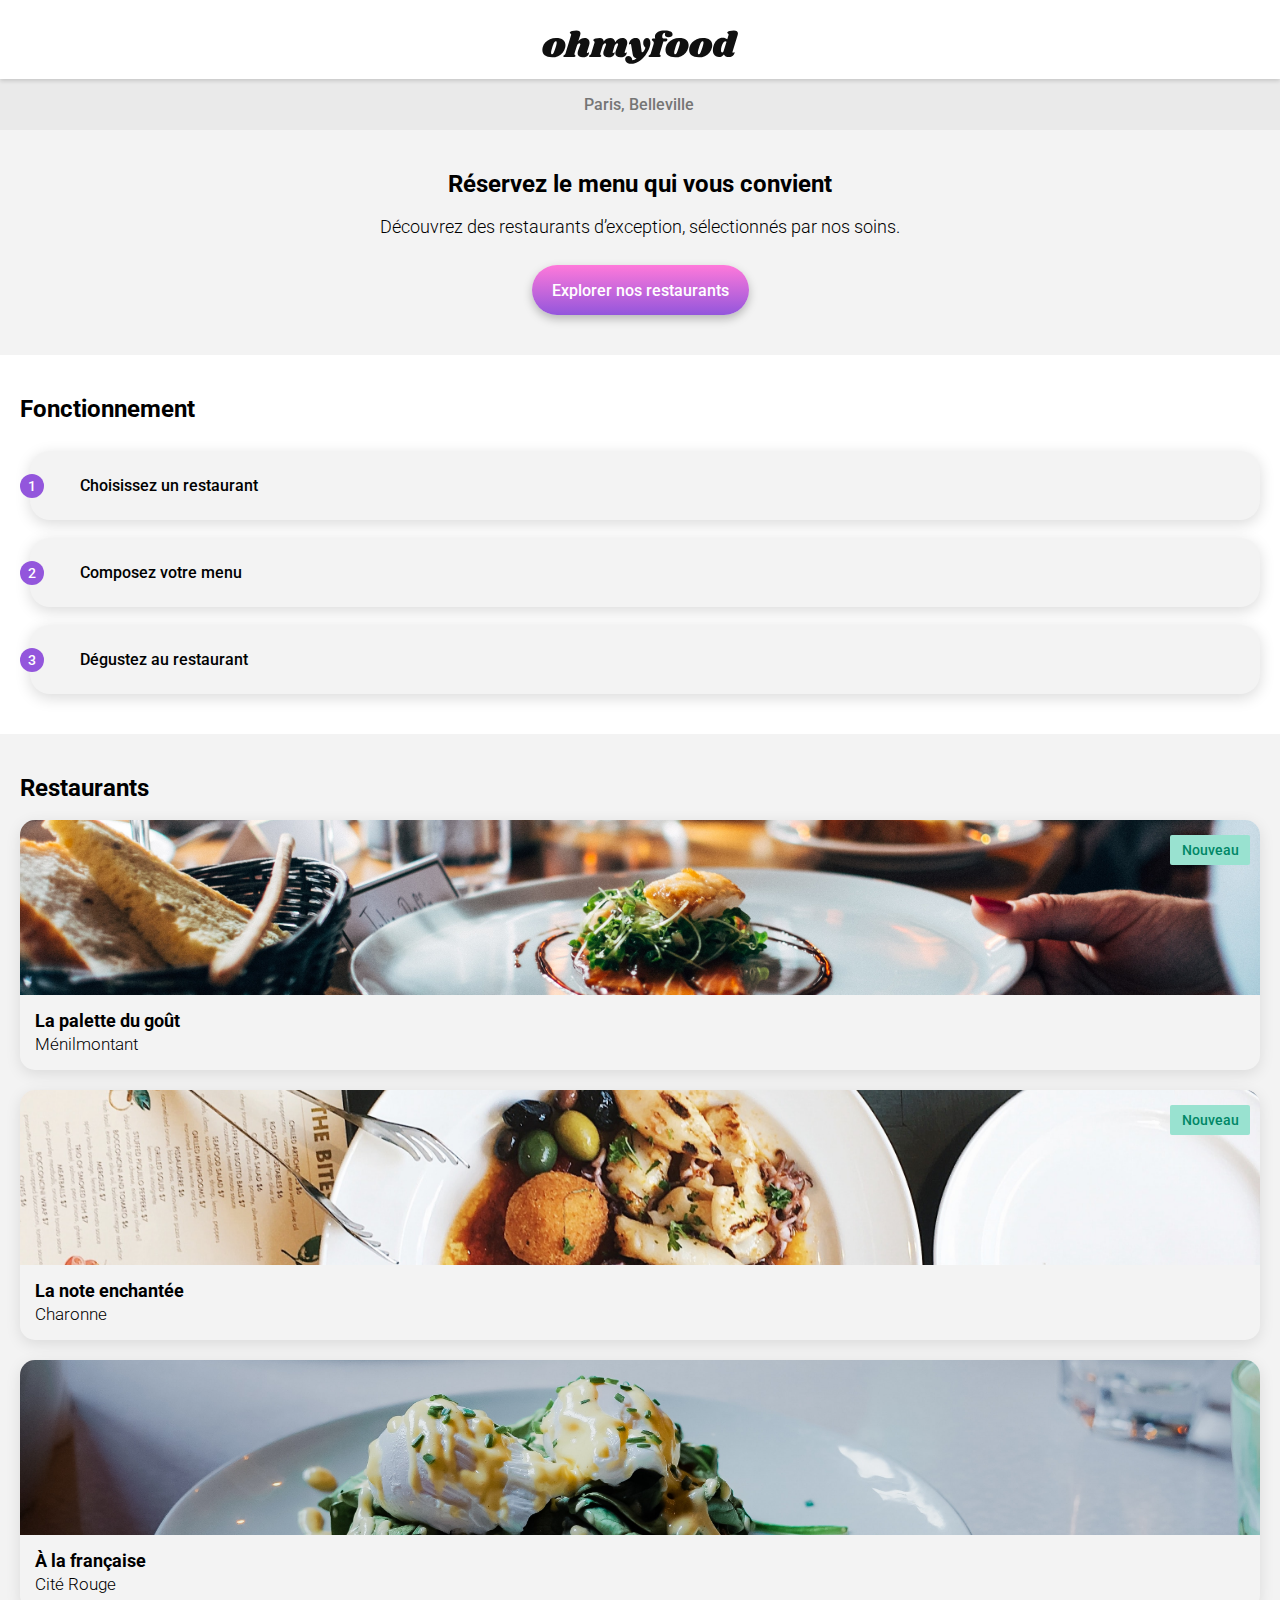
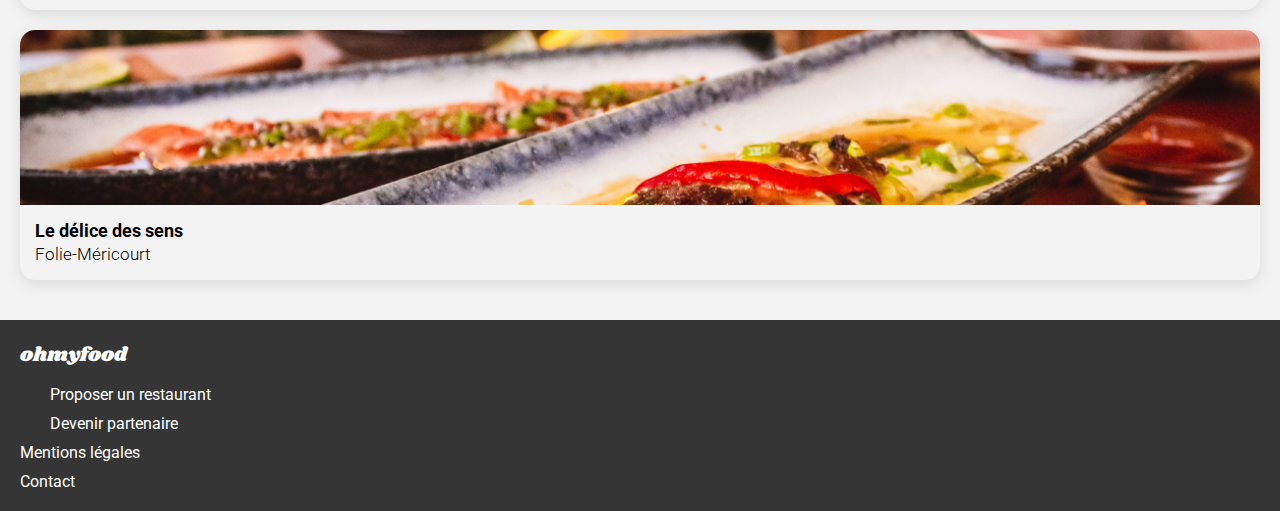
==== index.html @ 1461d3f6 "Ajout de la version mobile de la page d’accueil" ====
<!DOCTYPE html>
<html>
    <head>
        <title>OhMyFood - Accueil</title>
        <meta charset="utf-8">
        <meta name="viewport" content="width=device-width, initial-scale=1">
        <link rel="stylesheet" href="assets/css/main.css">
        <link rel="preconnect" href="https://fonts.googleapis.com">
        <link rel="preconnect" href="https://fonts.gstatic.com" crossorigin>
        <link href="https://fonts.googleapis.com/css2?family=Roboto:wght@100;300;400;500;700;900&family=Shrikhand&display=swap"
            rel="stylesheet">
        <link rel="stylesheet" href="https://cdnjs.cloudflare.com/ajax/libs/font-awesome/6.4.2/css/all.min.css"
            integrity="sha512-z3gLpd7yknf1YoNbCzqRKc4qyor8gaKU1qmn+CShxbuBusANI9QpRohGBreCFkKxLhei6S9CQXFEbbKuqLg0DA=="
            crossorigin="anonymous" referrerpolicy="no-referrer">
    </head>
    <body>
        <header>
            <nav>
                <img src="assets/images/logo/ohmyfood@2x.svg" alt="Logo OhMyFood">
            </nav>
            <form>
                <label for="locate">
                    <i class="fa-solid fa-location-dot"></i>
                </label>
                <input type="search" id="locate" placeholder="Paris, Belleville">
            </form>
        </header>
        <main>
            <section class="intro">
                <h1>Réservez le menu qui vous convient</h1>
                <p>Découvrez des restaurants d’exception, sélectionnés par nos soins.</p>
                <a class="button" href="#restaurants">Explorer nos restaurants</a>
            </section>
            <section class="info">
                <h2>Fonctionnement</h2>
                <div class="info__cards">
                    <article class="card">
                        <h3 class="card__num">1</h3>
                        <div class="card__text">
                            <i class="fa-solid fa-mobile-screen-button"></i>
                            <p>Choisissez un restaurant</p>
                        </div>
                    </article>
                    <article class="card">
                        <h3 class="card__num">2</h3>
                        <div class="card__text">
                            <i class="fa-solid fa-list-ul"></i>
                            <p>Composez votre menu</p>
                        </div>
                    </article>
                    <article class="card">
                        <h3 class="card__num">3</h3>
                        <div class="card__text">
                            <i class="fa-solid fa-store"></i>
                            <p>Dégustez au restaurant</p>
                        </div>
                    </article>
                </div>
            </section>
            <section id="restaurants" class="restaurants">
                <h2>Restaurants</h2>
                <div class="restaurants__cards">
                    <a class="card" href="#">
                        <img src="assets/images/restaurants/jay-wennington-N_Y88TWmGwA-unsplash.jpg">
                        <p class="card__new">Nouveau</p>
                        <div class="card__content">
                            <div class="card__content--text">
                                <h3>La palette du goût</h3>
                                <p>Ménilmontant</p>
                            </div>
                            <i class="fa-regular fa-heart"></i>
                        </div>
                    </a>
                    <a class="card" href="#">
                        <img src="assets/images/restaurants/stil-u2Lp8tXIcjw-unsplash.jpg">
                        <p class="card__new">Nouveau</p>
                        <div class="card__content">
                            <div class="card__content--text">
                                <h3>La note enchantée</h3>
                                <p>Charonne</p>
                            </div>
                            <i class="fa-regular fa-heart"></i>
                        </div>
                    </a>
                    <a class="card" href="#">
                        <img src="assets/images/restaurants/toa-heftiba-DQKerTsQwi0-unsplash.jpg">
                        <div class="card__content">
                            <div class="card__content--text">
                                <h3>À la française</h3>
                                <p>Cité Rouge</p>
                            </div>
                            <i class="fa-regular fa-heart"></i>
                        </div>
                    </a>
                    <a class="card" href="#">
                        <img src="assets/images/restaurants/louis-hansel-shotsoflouis-qNBGVyOCY8Q-unsplash.jpg">
                        <div class="card__content">
                            <div class="card__content--text">
                                <h3>Le délice des sens</h3>
                                <p>Folie-Méricourt</p>
                            </div>
                            <i class="fa-regular fa-heart"></i>
                        </div>
                    </a>
                </div>
            </section>
        </main>
        <footer>
            <h2>ohmyfood</h2>
            <div class="links">
                <a class="links__icon" href="#">
                    <i class="fa-solid fa-utensils"></i>
                    <p>Proposer un restaurant</p>
                </a>
                <a class="links__icon" href="#">
                    <i class="fa-solid fa-handshake-angle"></i>
                    <p>Devenir partenaire</p>
                </a>
                <a href="#">Mentions légales</a>
                <a href="#">Contact</a>
            </div>
        </footer>
    </body>
</html>
---- assets/css/main.css ----
/* General */
* {
  margin: 0;
  font-family: "Roboto", sans-serif;
}

h1, h2 {
  font-size: 24px;
  font-weight: 700;
}

a {
  color: inherit;
  text-decoration: none;
}

section {
  display: flex;
  flex-direction: column;
  padding: 40px 20px;
  gap: 18px;
}

.button {
  height: 50px;
  max-width: fit-content;
  display: flex;
  align-items: center;
  border-radius: 25px;
  background: linear-gradient(#FF79DA, #9356DC);
  box-shadow: 0 4px 10px rgba(0, 0, 0, 0.25);
  padding: 0 20px;
  color: white;
  font-size: 16px;
  font-weight: 500;
}

/* Header */
header nav {
  display: flex;
  justify-content: center;
  position: relative;
  box-shadow: 0 2px 4px rgba(0, 0, 0, 0.15);
  padding: 30px 0 15px 0;
}
header form {
  display: flex;
  justify-content: center;
  background: #eaeaea;
  padding: 15px 0;
  color: #353535;
}
header form input {
  width: 150px;
  border: none;
  outline: none;
  text-align: center;
  background-color: #eaeaea;
  padding-left: 15px;
  color: #353535;
  font-size: 16px;
  font-weight: 500;
}
header form input::placeholder {
  opacity: 1;
}

/* Footer */
footer {
  display: flex;
  flex-direction: column;
  background: #353535;
  padding: 20px;
  color: white;
  gap: 15px;
}
footer h2 {
  font-family: "Shrikhand", serif;
  font-size: 20px;
  font-weight: 400;
}
footer .links {
  display: flex;
  flex-direction: column;
  gap: 10px;
}
footer .links__icon {
  display: flex;
}
footer .links__icon i {
  width: 30px;
}

/* introduction */
.intro {
  align-items: center;
  text-align: center;
  background: #F3F3F3;
}
.intro p {
  font-size: 18px;
  font-weight: 300;
}
.intro .button {
  margin-top: 10px;
}

/* information */
.info__cards {
  display: grid;
  grid-template-rows: 1fr 1fr 1fr;
  padding-top: 10px;
  gap: 18px;
}
.info__cards .card {
  display: flex;
  flex-direction: row;
  align-items: center;
  padding-left: 10px;
}
.info__cards .card__num {
  height: 24px;
  width: 24px;
  display: flex;
  justify-content: center;
  align-items: center;
  position: absolute;
  left: 20px;
  border-radius: 100%;
  background: #9356DC;
  color: white;
  font-size: 14px;
  font-weight: 500;
}
.info__cards .card__text {
  width: 100%;
  display: flex;
  border-radius: 20px;
  background: #F3F3F3;
  box-shadow: 0 4px 15px rgba(0, 0, 0, 0.15);
  padding: 25px 0 25px 30px;
  font-weight: 500;
  gap: 20px;
}
.info__cards .card__text i {
  color: #7E7E7E;
}
.info__cards .card__text .fa-store {
  color: #9356DC;
}

/* Restaurants */
.restaurants {
  background: #F3F3F3;
}
.restaurants__cards {
  display: grid;
  grid-template-columns: 1fr;
  gap: 20px;
}
.restaurants__cards .card {
  height: 250px;
  max-width: 100%;
  display: flex;
  flex-direction: column;
  position: relative;
  border-radius: 15px;
  box-shadow: 0 4px 15px rgba(0, 0, 0, 0.1);
}
.restaurants__cards .card img {
  height: 175px;
  object-fit: cover;
  border-radius: 15px 15px 0 0;
}
.restaurants__cards .card__new {
  height: 30px;
  width: 80px;
  display: flex;
  justify-content: center;
  align-items: center;
  position: absolute;
  top: 15px;
  right: 10px;
  border-radius: 2px;
  background: #99E2D0;
  color: #008766;
  font-size: 14px;
  font-weight: 500;
}
.restaurants__cards .card__content {
  display: flex;
  flex-direction: row;
  justify-content: space-between;
  align-items: center;
  padding: 15px 25px 0 15px;
}
.restaurants__cards .card__content h3 {
  font-size: 18px;
}
.restaurants__cards .card__content p {
  padding-top: 2.5px;
  font-size: 17px;
  font-weight: 300;
}
.restaurants__cards .card__content i {
  color: #101010;
  font-size: 24px;
}
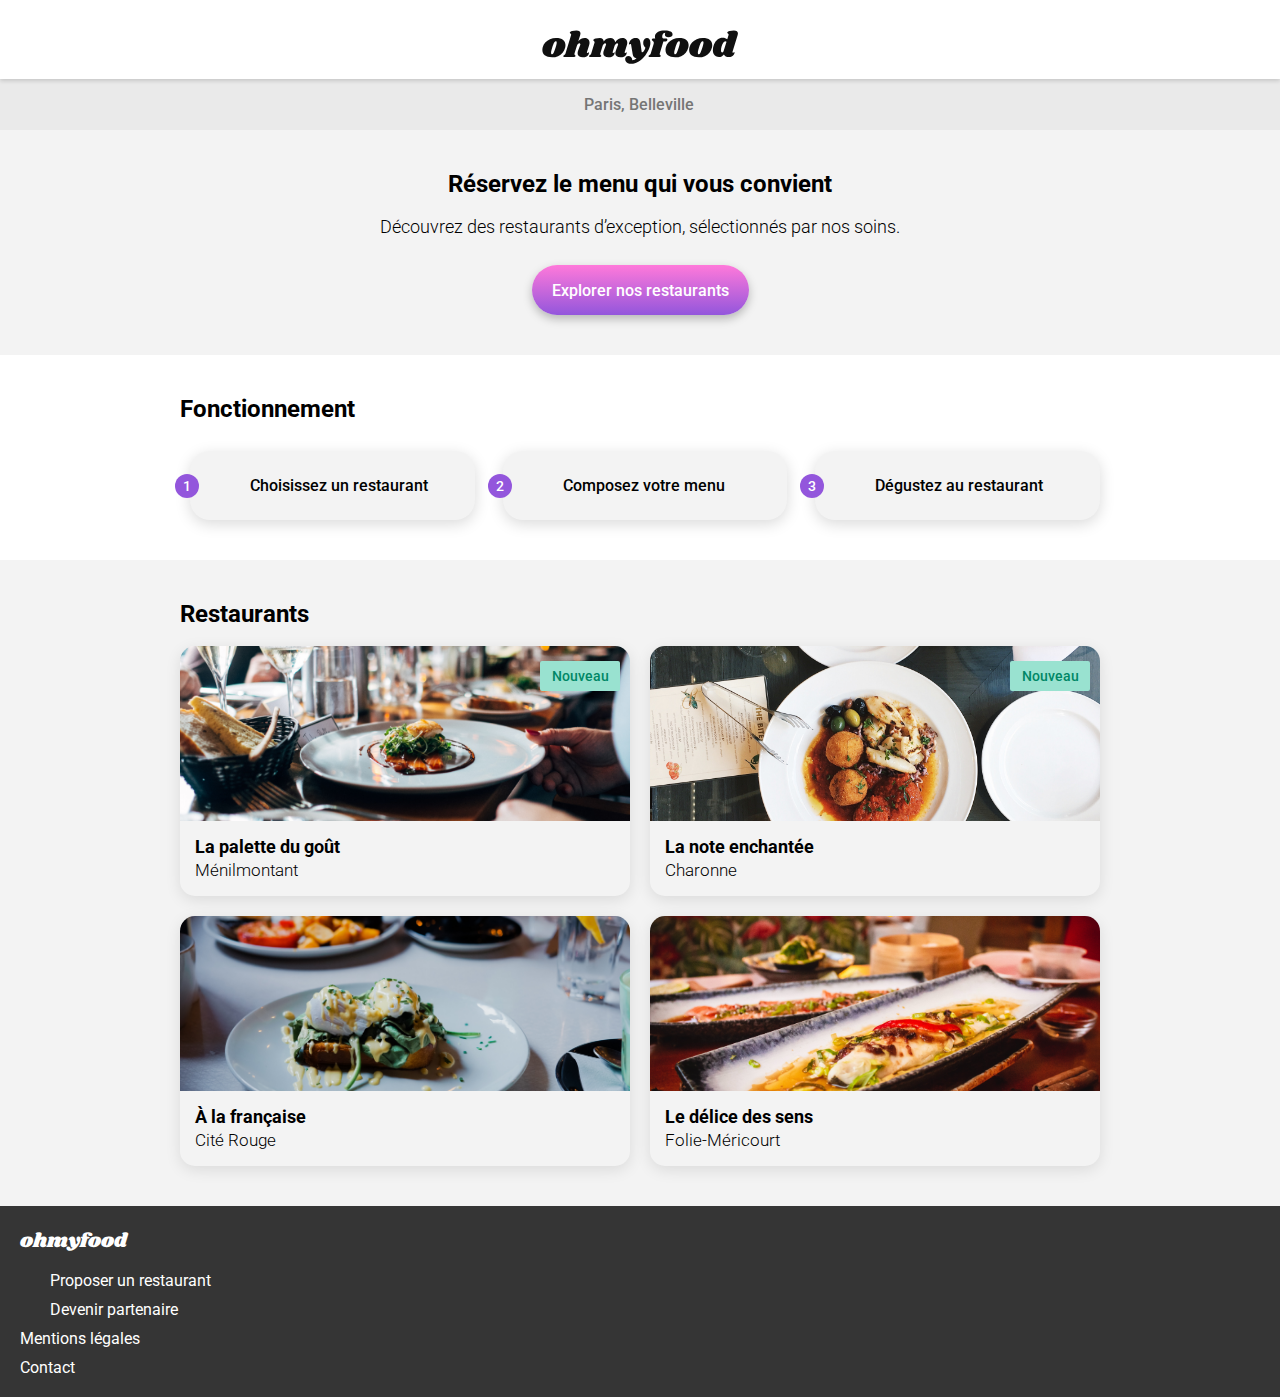
==== commit 249e7541: "Responsive de la page d'accueil" ====
--- a/index.html
+++ b/index.html
@@ -5,6 +5,7 @@
         <meta charset="utf-8">
         <meta name="viewport" content="width=device-width, initial-scale=1">
         <link rel="stylesheet" href="assets/css/main.css">
+        <link rel="stylesheet" href="assets/css/animation.css">
         <link rel="preconnect" href="https://fonts.googleapis.com">
         <link rel="preconnect" href="https://fonts.gstatic.com" crossorigin>
         <link href="https://fonts.googleapis.com/css2?family=Roboto:wght@100;300;400;500;700;900&family=Shrikhand&display=swap"
@@ -14,6 +15,7 @@
             crossorigin="anonymous" referrerpolicy="no-referrer">
     </head>
     <body>
+        <div class="main-container">
         <header>
             <nav>
                 <img src="assets/images/logo/ohmyfood@2x.svg" alt="Logo OhMyFood">
@@ -120,5 +122,6 @@
                 <a href="#">Contact</a>
             </div>
         </footer>
+        </div>
     </body>
 </html>--- a/assets/css/main.css
+++ b/assets/css/main.css
@@ -4,6 +4,11 @@
   font-family: "Roboto", sans-serif;
 }
 
+body {
+  display: flex;
+  justify-content: center;
+}
+
 h1, h2 {
   font-size: 24px;
   font-weight: 700;
@@ -19,6 +24,11 @@
   flex-direction: column;
   padding: 40px 20px;
   gap: 18px;
+}
+@media (min-width: 1024px) {
+  section {
+    padding: 40px 180px;
+  }
 }
 
 .button {
@@ -33,6 +43,19 @@
   color: white;
   font-size: 16px;
   font-weight: 500;
+}
+
+.main-container {
+  width: 100%;
+}
+@media (min-width: 1024px) {
+  .main-container {
+    width: 100%;
+    max-width: 1440px;
+    display: flex;
+    flex-direction: column;
+    box-sizing: border-box;
+  }
 }
 
 /* Header */
@@ -108,14 +131,21 @@
 /* information */
 .info__cards {
   display: grid;
-  grid-template-rows: 1fr 1fr 1fr;
+  grid-template-columns: 1fr;
   padding-top: 10px;
   gap: 18px;
 }
+@media (min-width: 768px) {
+  .info__cards {
+    display: grid;
+    grid-template-columns: 1fr 1fr 1fr;
+  }
+}
 .info__cards .card {
   display: flex;
   flex-direction: row;
   align-items: center;
+  position: relative;
   padding-left: 10px;
 }
 .info__cards .card__num {
@@ -125,7 +155,7 @@
   justify-content: center;
   align-items: center;
   position: absolute;
-  left: 20px;
+  left: -5px;
   border-radius: 100%;
   background: #9356DC;
   color: white;
@@ -135,12 +165,13 @@
 .info__cards .card__text {
   width: 100%;
   display: flex;
+  align-items: center;
   border-radius: 20px;
   background: #F3F3F3;
   box-shadow: 0 4px 15px rgba(0, 0, 0, 0.15);
   padding: 25px 0 25px 30px;
   font-weight: 500;
-  gap: 20px;
+  gap: 30px;
 }
 .info__cards .card__text i {
   color: #7E7E7E;
@@ -157,6 +188,11 @@
   display: grid;
   grid-template-columns: 1fr;
   gap: 20px;
+}
+@media (min-width: 768px) {
+  .restaurants__cards {
+    grid-template-columns: 1fr 1fr;
+  }
 }
 .restaurants__cards .card {
   height: 250px;
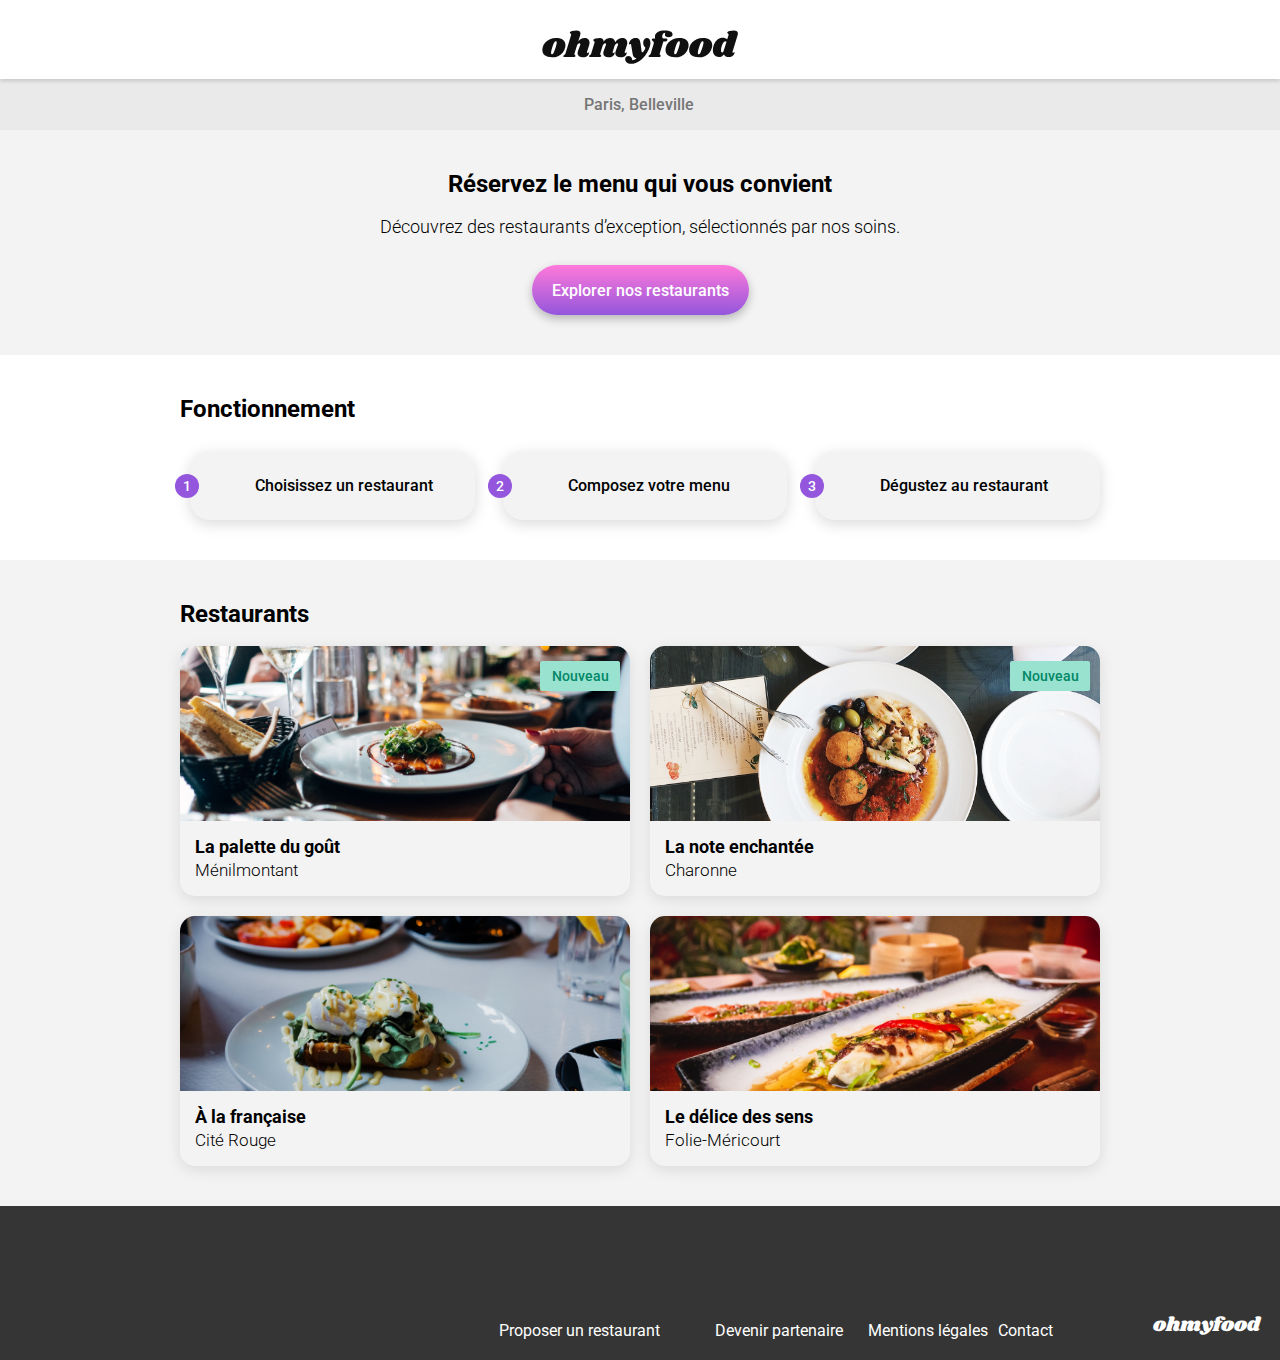
==== commit 84270448: "Responsive du footer" ====
--- a/index.html
+++ b/index.html
@@ -118,8 +118,10 @@
                     <i class="fa-solid fa-handshake-angle"></i>
                     <p>Devenir partenaire</p>
                 </a>
-                <a href="#">Mentions légales</a>
-                <a href="#">Contact</a>
+                <div class="links__other">
+                    <a href="#">Mentions légales</a>
+                    <a href="#">Contact</a>
+                </div>
             </div>
         </footer>
         </div>
--- a/assets/css/main.css
+++ b/assets/css/main.css
@@ -97,6 +97,14 @@
   color: white;
   gap: 15px;
 }
+@media (min-width: 1024px) {
+  footer {
+    height: 114px;
+    flex-direction: row-reverse;
+    align-items: flex-end;
+    gap: 100px;
+  }
+}
 footer h2 {
   font-family: "Shrikhand", serif;
   font-size: 20px;
@@ -107,11 +115,27 @@
   flex-direction: column;
   gap: 10px;
 }
+@media (min-width: 1024px) {
+  footer .links {
+    flex-direction: row;
+    gap: 25px;
+  }
+}
 footer .links__icon {
   display: flex;
 }
 footer .links__icon i {
   width: 30px;
+}
+footer .links__other {
+  display: flex;
+  flex-direction: column;
+  gap: 10px;
+}
+@media (min-width: 1024px) {
+  footer .links__other {
+    flex-direction: row;
+  }
 }
 
 /* introduction */
@@ -163,13 +187,15 @@
   font-weight: 500;
 }
 .info__cards .card__text {
+  height: 100%;
   width: 100%;
   display: flex;
   align-items: center;
+  box-sizing: border-box;
   border-radius: 20px;
   background: #F3F3F3;
   box-shadow: 0 4px 15px rgba(0, 0, 0, 0.15);
-  padding: 25px 0 25px 30px;
+  padding: 25px 35px;
   font-weight: 500;
   gap: 30px;
 }
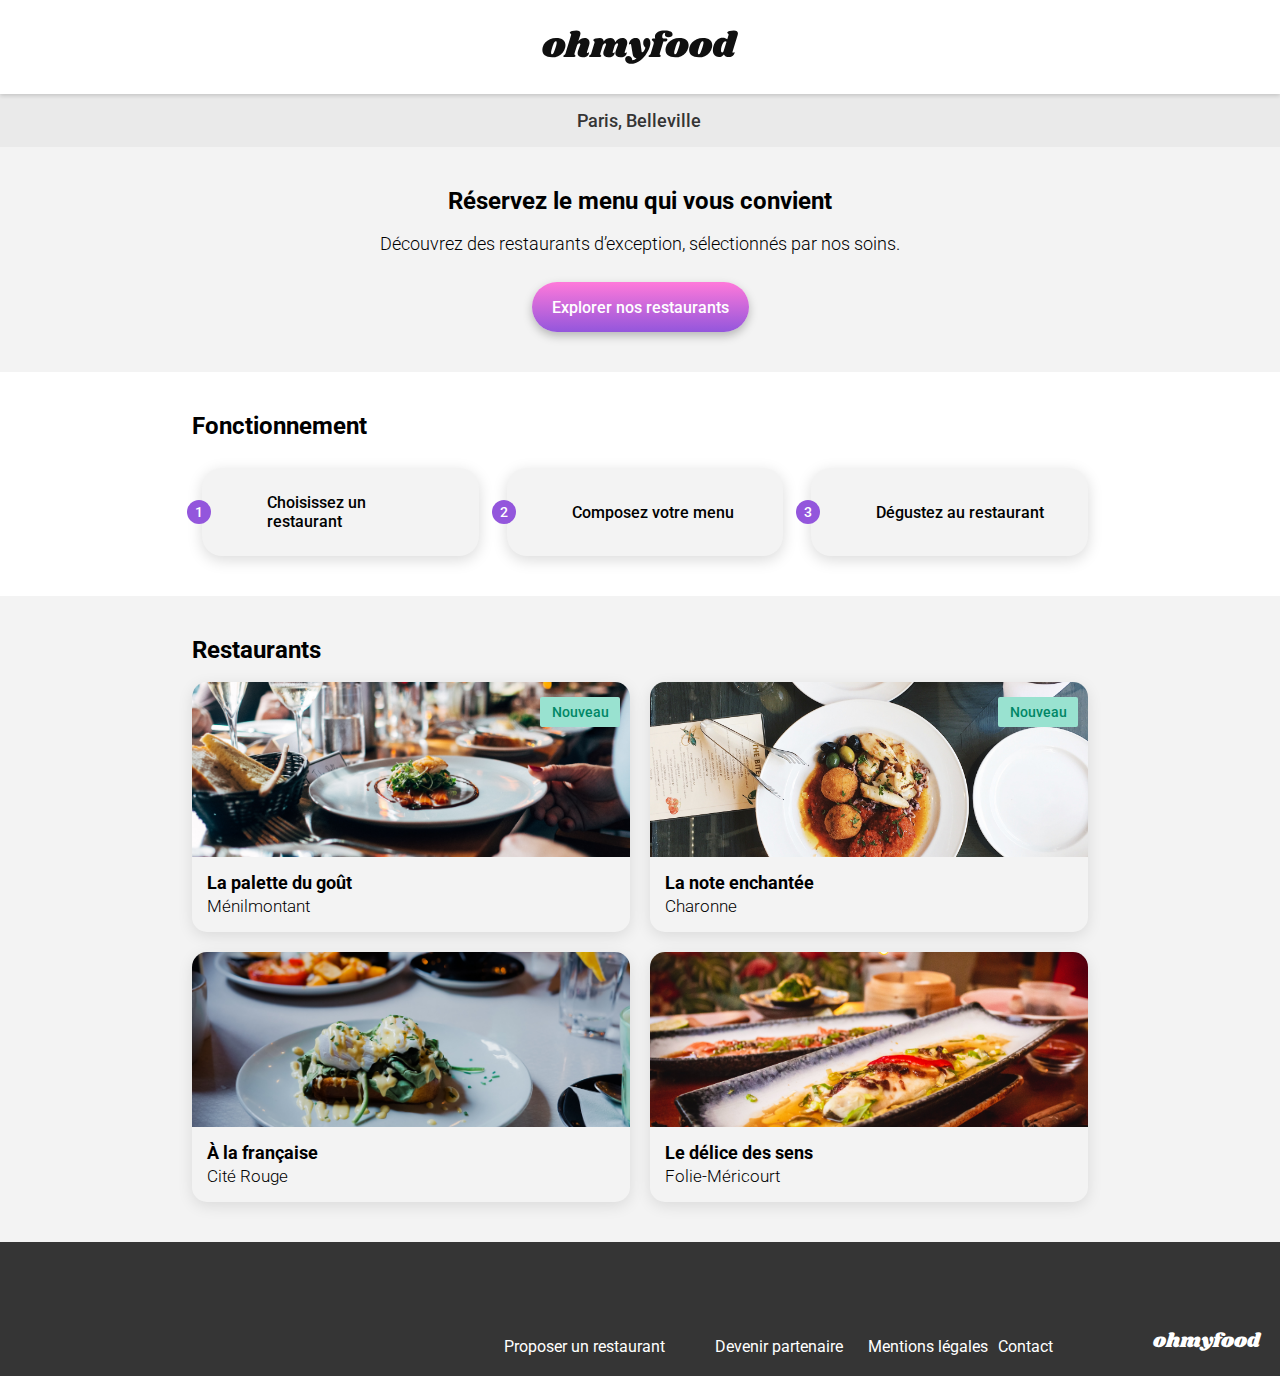
==== commit 2fc17d80: "Ajout des pages menu pour chaque restaurant" ====
--- a/index.html
+++ b/index.html
@@ -1,129 +1,133 @@
 <!DOCTYPE html>
-<html>
-    <head>
-        <title>OhMyFood - Accueil</title>
-        <meta charset="utf-8">
-        <meta name="viewport" content="width=device-width, initial-scale=1">
-        <link rel="stylesheet" href="assets/css/main.css">
-        <link rel="stylesheet" href="assets/css/animation.css">
-        <link rel="preconnect" href="https://fonts.googleapis.com">
-        <link rel="preconnect" href="https://fonts.gstatic.com" crossorigin>
-        <link href="https://fonts.googleapis.com/css2?family=Roboto:wght@100;300;400;500;700;900&family=Shrikhand&display=swap"
-            rel="stylesheet">
-        <link rel="stylesheet" href="https://cdnjs.cloudflare.com/ajax/libs/font-awesome/6.4.2/css/all.min.css"
-            integrity="sha512-z3gLpd7yknf1YoNbCzqRKc4qyor8gaKU1qmn+CShxbuBusANI9QpRohGBreCFkKxLhei6S9CQXFEbbKuqLg0DA=="
-            crossorigin="anonymous" referrerpolicy="no-referrer">
-    </head>
-    <body>
-        <div class="main-container">
-        <header>
-            <nav>
-                <img src="assets/images/logo/ohmyfood@2x.svg" alt="Logo OhMyFood">
-            </nav>
-            <form>
-                <label for="locate">
-                    <i class="fa-solid fa-location-dot"></i>
-                </label>
-                <input type="search" id="locate" placeholder="Paris, Belleville">
-            </form>
-        </header>
-        <main>
-            <section class="intro">
-                <h1>Réservez le menu qui vous convient</h1>
-                <p>Découvrez des restaurants d’exception, sélectionnés par nos soins.</p>
-                <a class="button" href="#restaurants">Explorer nos restaurants</a>
-            </section>
-            <section class="info">
-                <h2>Fonctionnement</h2>
-                <div class="info__cards">
-                    <article class="card">
-                        <h3 class="card__num">1</h3>
-                        <div class="card__text">
-                            <i class="fa-solid fa-mobile-screen-button"></i>
-                            <p>Choisissez un restaurant</p>
-                        </div>
-                    </article>
-                    <article class="card">
-                        <h3 class="card__num">2</h3>
-                        <div class="card__text">
-                            <i class="fa-solid fa-list-ul"></i>
-                            <p>Composez votre menu</p>
-                        </div>
-                    </article>
-                    <article class="card">
-                        <h3 class="card__num">3</h3>
-                        <div class="card__text">
-                            <i class="fa-solid fa-store"></i>
-                            <p>Dégustez au restaurant</p>
-                        </div>
-                    </article>
+<html lang="fr">
+
+<head>
+    <title>OhMyFood - Accueil</title>
+    <meta charset="utf-8">
+    <meta name="viewport" content="width=device-width, initial-scale=1">
+    <link rel="stylesheet" href="assets/css/main.css">
+    <link rel="stylesheet" href="assets/css/animation.css">
+    <link rel="preconnect" href="https://fonts.googleapis.com">
+    <link rel="preconnect" href="https://fonts.gstatic.com" crossorigin>
+    <link href="https://fonts.googleapis.com/css2?family=Roboto:wght@100;300;400;500;700;900&family=Shrikhand&display=swap" rel="stylesheet">
+    <link rel="stylesheet" href="https://cdnjs.cloudflare.com/ajax/libs/font-awesome/6.4.2/css/all.min.css"
+        integrity="sha512-z3gLpd7yknf1YoNbCzqRKc4qyor8gaKU1qmn+CShxbuBusANI9QpRohGBreCFkKxLhei6S9CQXFEbbKuqLg0DA=="
+        crossorigin="anonymous" referrerpolicy="no-referrer">
+</head>
+
+<body>
+
+<header>
+    <nav>
+        <img src="assets/images/logo/ohmyfood@2x.svg" alt="Logo OhMyFood">
+    </nav>
+    <form>
+        <label for="locate">
+            <i class="fa-solid fa-location-dot"></i>
+        </label>
+        <input type="search" id="locate" placeholder="Paris, Belleville">
+    </form>
+</header>
+
+<main>
+    <section class="intro">
+        <h1>Réservez le menu qui vous convient</h1>
+        <p>Découvrez des restaurants d’exception, sélectionnés par nos soins.</p>
+        <a class="button" href="#restaurants">Explorer nos restaurants</a>
+    </section>
+    <section class="info">
+        <h2>Fonctionnement</h2>
+        <div class="info__cards">
+            <article class="card">
+                <h3 class="card__num">1</h3>
+                <div class="card__text">
+                    <i class="fa-solid fa-mobile-screen-button"></i>
+                    <p>Choisissez un restaurant</p>
                 </div>
-            </section>
-            <section id="restaurants" class="restaurants">
-                <h2>Restaurants</h2>
-                <div class="restaurants__cards">
-                    <a class="card" href="#">
-                        <img src="assets/images/restaurants/jay-wennington-N_Y88TWmGwA-unsplash.jpg">
-                        <p class="card__new">Nouveau</p>
-                        <div class="card__content">
-                            <div class="card__content--text">
-                                <h3>La palette du goût</h3>
-                                <p>Ménilmontant</p>
-                            </div>
-                            <i class="fa-regular fa-heart"></i>
-                        </div>
-                    </a>
-                    <a class="card" href="#">
-                        <img src="assets/images/restaurants/stil-u2Lp8tXIcjw-unsplash.jpg">
-                        <p class="card__new">Nouveau</p>
-                        <div class="card__content">
-                            <div class="card__content--text">
-                                <h3>La note enchantée</h3>
-                                <p>Charonne</p>
-                            </div>
-                            <i class="fa-regular fa-heart"></i>
-                        </div>
-                    </a>
-                    <a class="card" href="#">
-                        <img src="assets/images/restaurants/toa-heftiba-DQKerTsQwi0-unsplash.jpg">
-                        <div class="card__content">
-                            <div class="card__content--text">
-                                <h3>À la française</h3>
-                                <p>Cité Rouge</p>
-                            </div>
-                            <i class="fa-regular fa-heart"></i>
-                        </div>
-                    </a>
-                    <a class="card" href="#">
-                        <img src="assets/images/restaurants/louis-hansel-shotsoflouis-qNBGVyOCY8Q-unsplash.jpg">
-                        <div class="card__content">
-                            <div class="card__content--text">
-                                <h3>Le délice des sens</h3>
-                                <p>Folie-Méricourt</p>
-                            </div>
-                            <i class="fa-regular fa-heart"></i>
-                        </div>
-                    </a>
+            </article>
+            <article class="card">
+                <h3 class="card__num">2</h3>
+                <div class="card__text">
+                    <i class="fa-solid fa-list-ul"></i>
+                    <p>Composez votre menu</p>
                 </div>
-            </section>
-        </main>
-        <footer>
-            <h2>ohmyfood</h2>
-            <div class="links">
-                <a class="links__icon" href="#">
-                    <i class="fa-solid fa-utensils"></i>
-                    <p>Proposer un restaurant</p>
-                </a>
-                <a class="links__icon" href="#">
-                    <i class="fa-solid fa-handshake-angle"></i>
-                    <p>Devenir partenaire</p>
-                </a>
-                <div class="links__other">
-                    <a href="#">Mentions légales</a>
-                    <a href="#">Contact</a>
+            </article>
+            <article class="card">
+                <h3 class="card__num">3</h3>
+                <div class="card__text">
+                    <i class="fa-solid fa-store"></i>
+                    <p>Dégustez au restaurant</p>
                 </div>
-            </div>
-        </footer>
+            </article>
         </div>
-    </body>
+    </section>
+    <section id="restaurants" class="restaurants">
+        <h2>Restaurants</h2>
+        <div class="restaurants__cards">
+            <a class="card" href="restaurants/menu_la_palette_du_gout.html">
+                <img src="assets/images/restaurants/jay-wennington-N_Y88TWmGwA-unsplash.jpg">
+                <p class="card__new">Nouveau</p>
+                <div class="card__content">
+                    <div class="card__content--text">
+                        <h3>La palette du goût</h3>
+                        <p>Ménilmontant</p>
+                    </div>
+                    <i class="fa-regular fa-heart"></i>
+                </div>
+            </a>
+            <a class="card" href="restaurants/menu_la_note_enchantee.html">
+                <img src="assets/images/restaurants/stil-u2Lp8tXIcjw-unsplash.jpg">
+                <p class="card__new">Nouveau</p>
+                <div class="card__content">
+                    <div class="card__content--text">
+                        <h3>La note enchantée</h3>
+                        <p>Charonne</p>
+                    </div>
+                    <i class="fa-regular fa-heart"></i>
+                </div>
+            </a>
+            <a class="card" href="restaurants/menu_a_la_francaise.html">
+                <img src="assets/images/restaurants/toa-heftiba-DQKerTsQwi0-unsplash.jpg">
+                <div class="card__content">
+                    <div class="card__content--text">
+                        <h3>À la française</h3>
+                        <p>Cité Rouge</p>
+                    </div>
+                    <i class="fa-regular fa-heart"></i>
+                </div>
+            </a>
+            <a class="card" href="restaurants/menu_le_delice_des_sens.html">
+                <img src="assets/images/restaurants/louis-hansel-shotsoflouis-qNBGVyOCY8Q-unsplash.jpg">
+                <div class="card__content">
+                    <div class="card__content--text">
+                        <h3>Le délice des sens</h3>
+                        <p>Folie-Méricourt</p>
+                    </div>
+                    <i class="fa-regular fa-heart"></i>
+                </div>
+            </a>
+        </div>
+    </section>
+</main>
+
+<footer>
+    <h2>ohmyfood</h2>
+    <div class="links">
+        <a class="links__icon" href="#">
+            <i class="fa-solid fa-utensils"></i>
+            <p>Proposer un restaurant</p>
+        </a>
+        <a class="links__icon" href="#">
+            <i class="fa-solid fa-handshake-angle"></i>
+            <p>Devenir partenaire</p>
+        </a>
+        <div class="links__other">
+            <a href="#">Mentions légales</a>
+            <a href="#">Contact</a>
+        </div>
+    </div>
+</footer>
+
+</body>
+
 </html>--- a/assets/css/main.css
+++ b/assets/css/main.css
@@ -6,7 +6,7 @@
 
 body {
   display: flex;
-  justify-content: center;
+  flex-direction: column;
 }
 
 h1, h2 {
@@ -19,15 +19,25 @@
   text-decoration: none;
 }
 
+.fa-heart {
+  color: #101010;
+  font-size: 24px;
+}
+
 section {
   display: flex;
   flex-direction: column;
   padding: 40px 20px;
   gap: 18px;
 }
-@media (min-width: 1024px) {
+@media (min-width: 1020px) {
   section {
-    padding: 40px 180px;
+    padding: 40px 15%;
+  }
+}
+@media (min-width: 1440px) {
+  section {
+    padding: 40px 25%;
   }
 }
 
@@ -45,26 +55,27 @@
   font-weight: 500;
 }
 
-.main-container {
-  width: 100%;
-}
-@media (min-width: 1024px) {
-  .main-container {
-    width: 100%;
-    max-width: 1440px;
-    display: flex;
-    flex-direction: column;
-    box-sizing: border-box;
-  }
-}
-
 /* Header */
 header nav {
   display: flex;
   justify-content: center;
+  align-items: center;
   position: relative;
   box-shadow: 0 2px 4px rgba(0, 0, 0, 0.15);
   padding: 30px 0 15px 0;
+  z-index: 1;
+}
+@media (min-width: 768px) {
+  header nav {
+    padding: 30px 0;
+  }
+}
+header nav .back_button {
+  position: absolute;
+  left: 25px;
+}
+header nav .back_button .fa-arrow-left {
+  font-size: 24px;
 }
 header form {
   display: flex;
@@ -74,17 +85,18 @@
   color: #353535;
 }
 header form input {
-  width: 150px;
+  width: 175px;
   border: none;
   outline: none;
   text-align: center;
   background-color: #eaeaea;
   padding-left: 15px;
   color: #353535;
-  font-size: 16px;
+  font-size: 18px;
   font-weight: 500;
 }
 header form input::placeholder {
+  color: #353535;
   opacity: 1;
 }
 
@@ -93,7 +105,7 @@
   display: flex;
   flex-direction: column;
   background: #353535;
-  padding: 20px;
+  padding: 20px 0 20px 20px;
   color: white;
   gap: 15px;
 }
@@ -102,6 +114,7 @@
     height: 114px;
     flex-direction: row-reverse;
     align-items: flex-end;
+    padding: 0 20px 20px 0;
     gap: 100px;
   }
 }
@@ -125,7 +138,7 @@
   display: flex;
 }
 footer .links__icon i {
-  width: 30px;
+  width: 25px;
 }
 footer .links__other {
   display: flex;
@@ -263,8 +276,4 @@
   padding-top: 2.5px;
   font-size: 17px;
   font-weight: 300;
-}
-.restaurants__cards .card__content i {
-  color: #101010;
-  font-size: 24px;
 }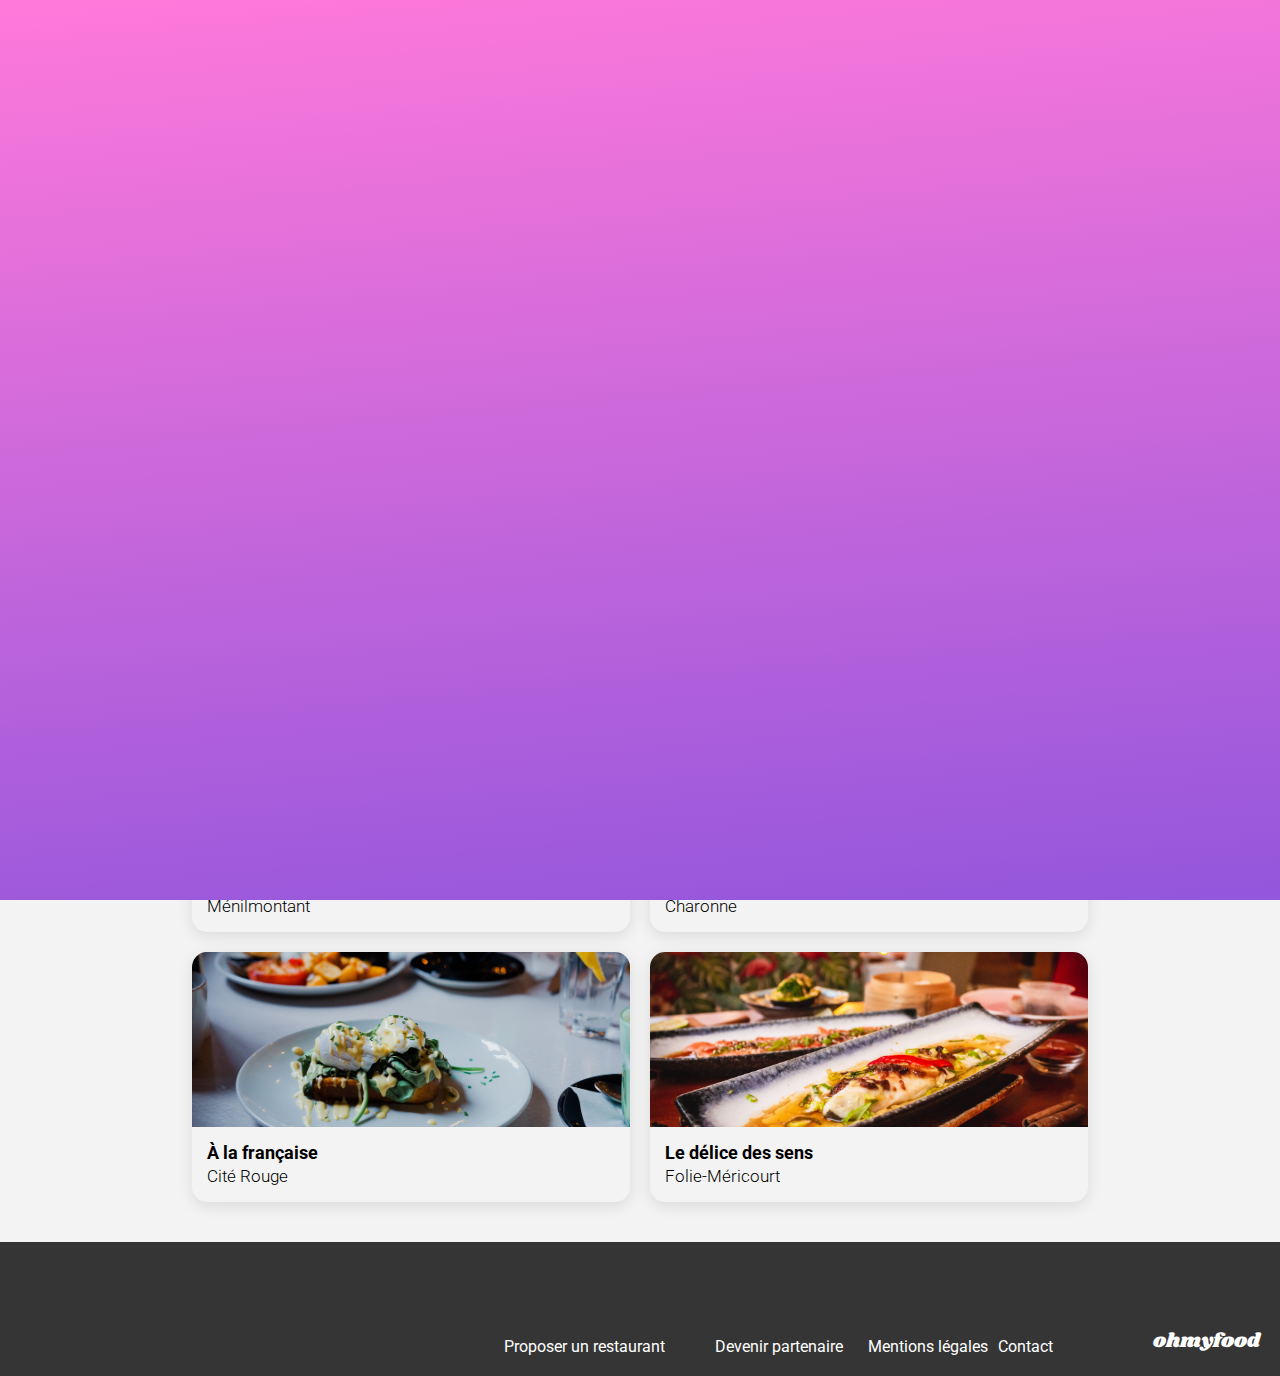
==== commit bc0ed120: "Ajout des animations pour chaque page" ====
--- a/index.html
+++ b/index.html
@@ -9,13 +9,20 @@
     <link rel="stylesheet" href="assets/css/animation.css">
     <link rel="preconnect" href="https://fonts.googleapis.com">
     <link rel="preconnect" href="https://fonts.gstatic.com" crossorigin>
-    <link href="https://fonts.googleapis.com/css2?family=Roboto:wght@100;300;400;500;700;900&family=Shrikhand&display=swap" rel="stylesheet">
+    <link href="https://fonts.googleapis.com/css2?family=Roboto:wght@100;300;400;500;700;900&family=Shrikhand&display=swap"
+        rel="stylesheet">
     <link rel="stylesheet" href="https://cdnjs.cloudflare.com/ajax/libs/font-awesome/6.4.2/css/all.min.css"
         integrity="sha512-z3gLpd7yknf1YoNbCzqRKc4qyor8gaKU1qmn+CShxbuBusANI9QpRohGBreCFkKxLhei6S9CQXFEbbKuqLg0DA=="
         crossorigin="anonymous" referrerpolicy="no-referrer">
 </head>
 
 <body>
+
+<div class="loader">
+    <h1 class="loader__ohmyfood">
+        <span class="loader__ohmyfood--oh">oh</span><span class="loader__ohmyfood--my">my</span><span class="loader__ohmyfood--food">food</span>
+    </h1>
+</div>
 
 <header>
     <nav>
@@ -31,30 +38,30 @@
 
 <main>
     <section class="intro">
-        <h1>Réservez le menu qui vous convient</h1>
-        <p>Découvrez des restaurants d’exception, sélectionnés par nos soins.</p>
+        <h2>Réservez le menu qui vous convient</h2>
+        <p>Découvrez des restaurants d'exception, sélectionnés par nos soins.</p>
         <a class="button" href="#restaurants">Explorer nos restaurants</a>
     </section>
-    <section class="info">
+    <section class="information">
         <h2>Fonctionnement</h2>
-        <div class="info__cards">
-            <article class="card">
-                <h3 class="card__num">1</h3>
-                <div class="card__text">
+        <div class="information__cards">
+            <article class="info">
+                <h3 class="info__num">1</h3>
+                <div class="info__text">
                     <i class="fa-solid fa-mobile-screen-button"></i>
                     <p>Choisissez un restaurant</p>
                 </div>
             </article>
-            <article class="card">
-                <h3 class="card__num">2</h3>
-                <div class="card__text">
+            <article class="info">
+                <h3 class="info__num">2</h3>
+                <div class="info__text">
                     <i class="fa-solid fa-list-ul"></i>
                     <p>Composez votre menu</p>
                 </div>
             </article>
-            <article class="card">
-                <h3 class="card__num">3</h3>
-                <div class="card__text">
+            <article class="info">
+                <h3 class="info__num">3</h3>
+                <div class="info__text">
                     <i class="fa-solid fa-store"></i>
                     <p>Dégustez au restaurant</p>
                 </div>
@@ -65,45 +72,57 @@
         <h2>Restaurants</h2>
         <div class="restaurants__cards">
             <a class="card" href="restaurants/menu_la_palette_du_gout.html">
-                <img src="assets/images/restaurants/jay-wennington-N_Y88TWmGwA-unsplash.jpg">
+                <img src="assets/images/restaurants/jay-wennington-N_Y88TWmGwA-unsplash.jpg" alt='Image du plat signature de "La palette du goût"'>
                 <p class="card__new">Nouveau</p>
                 <div class="card__content">
                     <div class="card__content--text">
                         <h3>La palette du goût</h3>
                         <p>Ménilmontant</p>
                     </div>
-                    <i class="fa-regular fa-heart"></i>
+                    <div class="like">
+                        <i class="fa-regular fa-heart"></i>
+                        <i class="fa-solid fa-heart"></i>
+                    </div>
                 </div>
             </a>
             <a class="card" href="restaurants/menu_la_note_enchantee.html">
-                <img src="assets/images/restaurants/stil-u2Lp8tXIcjw-unsplash.jpg">
+                <img src="assets/images/restaurants/stil-u2Lp8tXIcjw-unsplash.jpg" alt='Image du plat signature de "La note enchantée"'>
                 <p class="card__new">Nouveau</p>
                 <div class="card__content">
                     <div class="card__content--text">
                         <h3>La note enchantée</h3>
                         <p>Charonne</p>
                     </div>
-                    <i class="fa-regular fa-heart"></i>
+                    <div class="like">
+                        <i class="fa-regular fa-heart"></i>
+                        <i class="fa-solid fa-heart"></i>
+                    </div>
                 </div>
             </a>
             <a class="card" href="restaurants/menu_a_la_francaise.html">
-                <img src="assets/images/restaurants/toa-heftiba-DQKerTsQwi0-unsplash.jpg">
+                <img src="assets/images/restaurants/toa-heftiba-DQKerTsQwi0-unsplash.jpg" alt='Image du plat signature de "À la française"'>
                 <div class="card__content">
                     <div class="card__content--text">
                         <h3>À la française</h3>
                         <p>Cité Rouge</p>
                     </div>
-                    <i class="fa-regular fa-heart"></i>
+                    <div class="like">
+                        <i class="fa-regular fa-heart"></i>
+                        <i class="fa-solid fa-heart"></i>
+                    </div>
                 </div>
             </a>
             <a class="card" href="restaurants/menu_le_delice_des_sens.html">
-                <img src="assets/images/restaurants/louis-hansel-shotsoflouis-qNBGVyOCY8Q-unsplash.jpg">
+                <img src="assets/images/restaurants/louis-hansel-shotsoflouis-qNBGVyOCY8Q-unsplash.jpg" alt='Image du plat signature de "Le délice des sens"'>
                 <div class="card__content">
                     <div class="card__content--text">
                         <h3>Le délice des sens</h3>
                         <p>Folie-Méricourt</p>
                     </div>
-                    <i class="fa-regular fa-heart"></i>
+                    <div class="like">
+                        <i class="fa-regular fa-heart"></i>
+                        <i class="fa-solid fa-heart"></i>
+                    </div>
                 </div>
             </a>
         </div>
@@ -123,7 +142,7 @@
         </a>
         <div class="links__other">
             <a href="#">Mentions légales</a>
-            <a href="#">Contact</a>
+            <a href="mailto:contact@ohmyfood-paris.com">Contact</a>
         </div>
     </div>
 </footer>
--- a/assets/css/main.css
+++ b/assets/css/main.css
@@ -1,4 +1,4 @@
-/* General */
+/****** General ******/
 * {
   margin: 0;
   font-family: "Roboto", sans-serif;
@@ -9,7 +9,7 @@
   flex-direction: column;
 }
 
-h1, h2 {
+h2 {
   font-size: 24px;
   font-weight: 700;
 }
@@ -19,11 +19,6 @@
   text-decoration: none;
 }
 
-.fa-heart {
-  color: #101010;
-  font-size: 24px;
-}
-
 section {
   display: flex;
   flex-direction: column;
@@ -41,29 +36,15 @@
   }
 }
 
-.button {
-  height: 50px;
-  max-width: fit-content;
-  display: flex;
-  align-items: center;
-  border-radius: 25px;
-  background: linear-gradient(#FF79DA, #9356DC);
-  box-shadow: 0 4px 10px rgba(0, 0, 0, 0.25);
-  padding: 0 20px;
-  color: white;
-  font-size: 16px;
-  font-weight: 500;
-}
-
-/* Header */
+/****** Header ******/
 header nav {
   display: flex;
   justify-content: center;
   align-items: center;
   position: relative;
+  z-index: 1;
   box-shadow: 0 2px 4px rgba(0, 0, 0, 0.15);
   padding: 30px 0 15px 0;
-  z-index: 1;
 }
 @media (min-width: 768px) {
   header nav {
@@ -88,34 +69,34 @@
   width: 175px;
   border: none;
   outline: none;
-  text-align: center;
   background-color: #eaeaea;
   padding-left: 15px;
+  text-align: center;
   color: #353535;
   font-size: 18px;
   font-weight: 500;
 }
 header form input::placeholder {
+  opacity: 1;
   color: #353535;
-  opacity: 1;
-}
-
-/* Footer */
+}
+
+/****** Footer ******/
 footer {
   display: flex;
   flex-direction: column;
+  gap: 15px;
   background: #353535;
   padding: 20px 0 20px 20px;
   color: white;
-  gap: 15px;
 }
 @media (min-width: 1024px) {
   footer {
     height: 114px;
     flex-direction: row-reverse;
     align-items: flex-end;
+    gap: 100px;
     padding: 0 20px 20px 0;
-    gap: 100px;
   }
 }
 footer h2 {
@@ -151,41 +132,39 @@
   }
 }
 
-/* introduction */
+/****** Introduction ******/
 .intro {
   align-items: center;
+  background: #F3F3F3;
   text-align: center;
-  background: #F3F3F3;
 }
 .intro p {
+  margin-bottom: 10px;
   font-size: 18px;
   font-weight: 300;
 }
-.intro .button {
-  margin-top: 10px;
-}
-
-/* information */
-.info__cards {
+
+/****** Information ******/
+.information__cards {
   display: grid;
   grid-template-columns: 1fr;
+  gap: 18px;
   padding-top: 10px;
-  gap: 18px;
 }
 @media (min-width: 768px) {
-  .info__cards {
+  .information__cards {
     display: grid;
     grid-template-columns: 1fr 1fr 1fr;
   }
 }
-.info__cards .card {
+.information__cards .info {
   display: flex;
   flex-direction: row;
   align-items: center;
   position: relative;
   padding-left: 10px;
 }
-.info__cards .card__num {
+.information__cards .info__num {
   height: 24px;
   width: 24px;
   display: flex;
@@ -199,27 +178,27 @@
   font-size: 14px;
   font-weight: 500;
 }
-.info__cards .card__text {
+.information__cards .info__text {
   height: 100%;
   width: 100%;
   display: flex;
   align-items: center;
+  gap: 30px;
+  border-radius: 20px;
+  box-shadow: 0 4px 15px rgba(0, 0, 0, 0.15);
   box-sizing: border-box;
-  border-radius: 20px;
   background: #F3F3F3;
-  box-shadow: 0 4px 15px rgba(0, 0, 0, 0.15);
   padding: 25px 35px;
   font-weight: 500;
-  gap: 30px;
-}
-.info__cards .card__text i {
+}
+.information__cards .info__text i {
   color: #7E7E7E;
 }
-.info__cards .card__text .fa-store {
+.information__cards .info__text .fa-store {
   color: #9356DC;
 }
 
-/* Restaurants */
+/****** Restaurants ******/
 .restaurants {
   background: #F3F3F3;
 }
@@ -239,13 +218,13 @@
   display: flex;
   flex-direction: column;
   position: relative;
+  box-shadow: 0 4px 15px rgba(0, 0, 0, 0.1);
   border-radius: 15px;
-  box-shadow: 0 4px 15px rgba(0, 0, 0, 0.1);
 }
 .restaurants__cards .card img {
   height: 175px;
+  border-radius: 15px 15px 0 0;
   object-fit: cover;
-  border-radius: 15px 15px 0 0;
 }
 .restaurants__cards .card__new {
   height: 30px;
--- a/assets/css/animation.css
+++ b/assets/css/animation.css
@@ -0,0 +1,152 @@
+@charset "UTF-8";
+/****** Animations générales ******/
+@keyframes apparition {
+  from {
+    opacity: 0;
+  }
+  to {
+    opacity: 1;
+  }
+}
+@keyframes disparition {
+  from {
+    opacity: 1;
+  }
+  to {
+    opacity: 0;
+  }
+}
+/****** Bouton ******/
+.button {
+  height: 50px;
+  max-width: fit-content;
+  display: flex;
+  align-items: center;
+  align-self: center;
+  border-radius: 25px;
+  box-shadow: 0 4px 10px rgba(0, 0, 0, 0.25);
+  background: linear-gradient(175deg, #FF79DA, #9356DC);
+  padding: 0 20px;
+  color: white;
+  font-size: 16px;
+  font-weight: 500;
+  transition: box-shadow 500ms, filter 500ms;
+}
+.button__menu {
+  padding-left: 50px;
+  padding-right: 50px;
+}
+.button:hover {
+  filter: brightness(115%);
+  box-shadow: 0 4px 15px rgba(0, 0, 0, 0.35);
+}
+
+/****** J'aime ******/
+.like {
+  position: relative;
+  width: 24px;
+}
+.like .fa-regular {
+  position: absolute;
+  color: #101010;
+  font-size: 24px;
+  transition: opacity 500ms;
+}
+.like .fa-solid {
+  opacity: 0;
+  background: linear-gradient(175deg, #FF79DA, #9356DC);
+  background-clip: text;
+  color: transparent;
+  font-size: 24px;
+  transition: opacity 500ms;
+}
+.like:hover .fa-regular {
+  opacity: 0;
+}
+.like:hover .fa-solid {
+  opacity: 1;
+}
+
+/****** Menu ******/
+.entrees, .plats, .desserts {
+  opacity: 0;
+  animation: apparition 750ms forwards;
+}
+
+.plats {
+  animation-delay: 500ms;
+}
+
+.desserts {
+  animation-delay: 1000ms;
+}
+
+/****** Coche ******/
+.plat {
+  position: relative;
+}
+.plat i {
+  height: 100%;
+  width: 60px;
+  display: flex;
+  justify-content: center;
+  align-items: center;
+  position: absolute;
+  right: -60px;
+  border-top-right-radius: 20px;
+  border-bottom-right-radius: 20px;
+  background: #99E2D0;
+  color: white;
+  font-size: 20px;
+  transition: right 500ms;
+}
+.plat:hover i {
+  right: 0;
+}
+.plat:hover .plat__content--text {
+  padding-right: 60px;
+}
+.plat:hover .plat__content--prix {
+  right: 60px;
+}
+
+/****** Loader ******/
+.loader {
+  height: 100%;
+  width: 100%;
+  display: flex;
+  justify-content: center;
+  align-items: center;
+  position: fixed;
+  z-index: 2;
+  top: 0px;
+  background: linear-gradient(175deg, #FF79DA, #9356DC);
+  animation: loader 250ms 1s forwards;
+}
+.loader__ohmyfood {
+  animation: disparition 250ms 750ms forwards;
+  font-size: 3em;
+  font-weight: 400;
+}
+.loader__ohmyfood--oh, .loader__ohmyfood--my, .loader__ohmyfood--food {
+  font-family: "Shrikhand", serif;
+  opacity: 0;
+  animation: apparition 250ms forwards;
+}
+.loader__ohmyfood--my {
+  animation-delay: 250ms;
+}
+.loader__ohmyfood--food {
+  animation-delay: 500ms;
+}
+
+@keyframes loader {
+  from {
+    display: flex;
+  }
+  to {
+    opacity: 0;
+    height: 0;
+    display: none;
+  }
+}